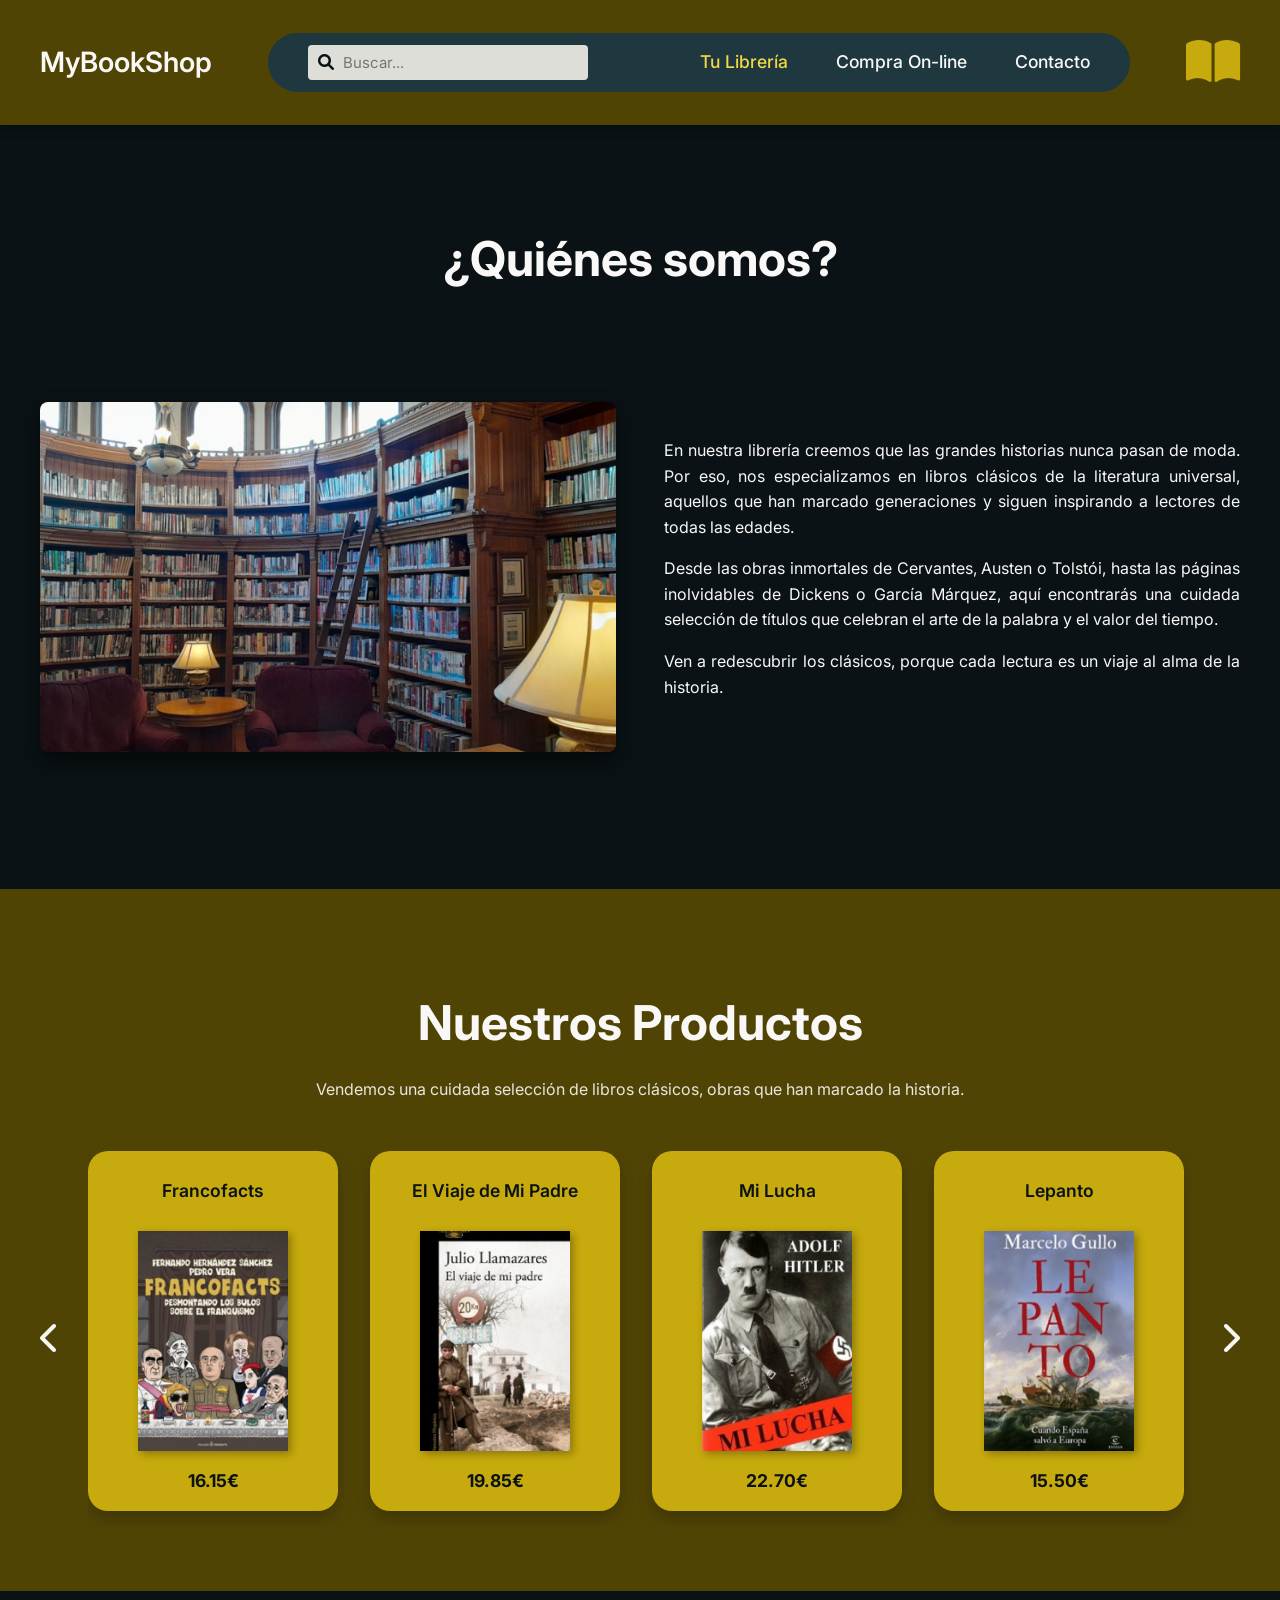
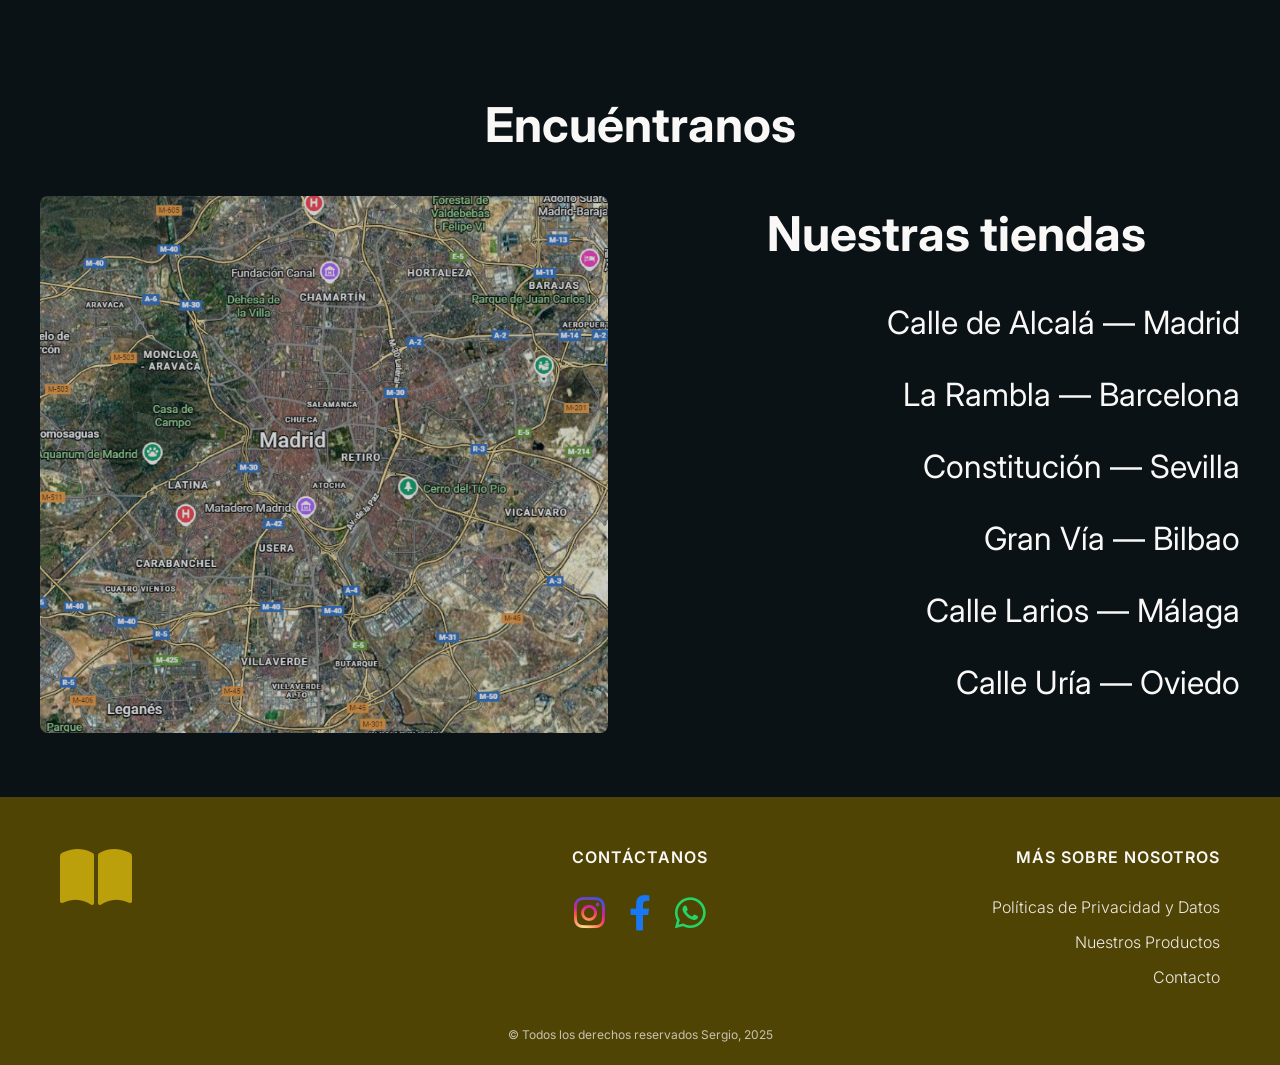
==== Libreria/index.html @ 5f35c5c2 "Convertir submódulo a carpeta normal" ====
<!DOCTYPE html>
<html lang="es">
  <head>
    <meta charset="UTF-8" />
    <meta name="viewport" content="width=device-width, initial-scale=1.0" />
    <title>MyBookShop - Inicio</title>

    <link rel="stylesheet" href="style.css" />

    <link rel="preconnect" href="https://fonts.googleapis.com" />
    <link rel="preconnect" href="https://fonts.gstatic.com" crossorigin />
    <link
      href="https://fonts.googleapis.com/css2?family=Inter:wght@400;500;600;700&family=Roboto:wght@800&display=swap"
      rel="stylesheet"
    />

    <link
      rel="stylesheet"
      href="https://cdnjs.cloudflare.com/ajax/libs/font-awesome/6.0.0/css/all.min.css"
    />
  </head>
  <body>
    <header class="main-header">
      <div class="container header-container">
        <div class="logo">
          <h1><a href="index.html">MyBookShop</a><h1>
        </div>

        <nav class="main-nav">
          <form action="#" class="search-form">
            <i class="fa-solid fa-magnifying-glass"></i>
            <input type="text" placeholder="Buscar..." name="search" />
          </form>

          <ul class="nav-links">
            <li><a href="index.html" class="active">Tu Librería</a></li>
            <li><a href="tienda.html">Compra On-line</a></li>
            <li><a href="#">Contacto</a></li>
          </ul>
        </nav>

        <div class="header-icon">
          <i class="fa-solid fa-book-open"></i>
        </div>
      </div>
    </header>

    <main>
      <section class="section-about">
        <div class="container">
          <h2 class="section-title">¿Quiénes somos?</h2>

          <div class="about-content">
            <article class="about-image">
              <img src="public/1.png" alt="Librería interior" />
            </article>

            <article class="about-text">
              <p>
                En nuestra librería creemos que las grandes historias nunca
                pasan de moda. Por eso, nos especializamos en libros clásicos de
                la literatura universal, aquellos que han marcado generaciones y
                siguen inspirando a lectores de todas las edades.
              </p>
              <p>
                Desde las obras inmortales de Cervantes, Austen o Tolstói, hasta
                las páginas inolvidables de Dickens o García Márquez, aquí
                encontrarás una cuidada selección de títulos que celebran el
                arte de la palabra y el valor del tiempo.
              </p>
              <p>
                Ven a redescubrir los clásicos, porque cada lectura es un viaje
                al alma de la historia.
              </p>
            </article>
          </div>
        </div>
      </section>

      <section class="section-products">
        <div class="container">
          <h2 class="section-title">Nuestros Productos</h2>
          <p class="section-subtitle">
            Vendemos una cuidada selección de libros clásicos, obras que han
            marcado la historia.
          </p>

          <div class="products-carousel-wrapper">
            <button class="scroll-btn left" id="scrollLeft">
              <i class="fa-solid fa-chevron-left"></i>
            </button>

            <div class="products-grid" id="productsContainer">
              <article class="product-card-index">
                <div class="card-top">
                  <h3>Francofacts</h3>
                </div>
                <div class="card-center">
                  <img src="public/6.png" alt="Francofacts" />
                </div>
                <div class="card-bottom">
                  <p class="price">16.15€</p>
                </div>
              </article>

              <article class="product-card-index">
                <div class="card-top">
                  <h3>El Viaje de Mi Padre</h3>
                </div>
                <div class="card-center">
                  <img src="public/4.png" alt="El Viaje" />
                </div>
                <div class="card-bottom">
                  <p class="price">19.85€</p>
                </div>
              </article>

              <article class="product-card-index">
                <div class="card-top">
                  <h3>Mi Lucha</h3>
                </div>
                <div class="card-center">
                  <img src="public/3.png" alt="Mi Lucha" />
                </div>
                <div class="card-bottom">
                  <p class="price">22.70€</p>
                </div>
              </article>

              <article class="product-card-index">
                <div class="card-top">
                  <h3>Lepanto</h3>
                </div>
                <div class="card-center">
                  <img src="public/5.png" alt="Lepanto" />
                </div>
                <div class="card-bottom">
                  <p class="price">15.50€</p>
                </div>
              </article>
              <article class="product-card-index">
                <div class="card-top">
                  <h3>Verdugos del 36</h3>
                </div>
                <div class="card-center">
                  <img src="public/9.png" alt="Verdugos del 36" />
                </div>
                <div class="card-bottom">
                  <p class="price">16.50€</p>
                </div>
              </article>
            </div>

            <button class="scroll-btn right" id="scrollRight">
              <i class="fa-solid fa-chevron-right"></i>
            </button>
          </div>
        </div>
      </section>

      <section class="section-location">
        <div class="container">
          <h2 class="section-title">Encuéntranos</h2>

          <div class="location-content">
            <article class="location-map">
              <img src="public/2.png" alt="Mapa" />
            </article>
            

            <article class="location-list">
              <h2>Nuestras tiendas</h2>
              <ul>
                <li><a href="https://www.google.com/maps/place/C.+Alcalá,+Madrid/@40.4202097,-3.6904367,17z/data=!3m1!4b1!4m6!3m5!1s0xd422f3f48cbf6a7:0xb7b3542e98264faf!8m2!3d40.4202097!4d-3.6878564!16s%2Fm%2F0568cp_?entry=ttu&g_ep=EgoyMDI2MDEwNi4wIKXMDSoASAFQAw%3D%3D">Calle de Alcalá — Madrid</a></li>
                <li><a href="https://www.google.com/maps/place/La+Rambla,+Barcelona/@41.3856087,2.1672363,17z/data=!3m1!4b1!4m6!3m5!1s0x12a4a258081714c9:0x24bef7ac8842bdc4!8m2!3d41.3856087!4d2.1698166!16zL20vMDNxODRr?entry=ttu&g_ep=EgoyMDI2MDEwNi4wIKXMDSoASAFQAw%3D%3D">La Rambla — Barcelona</a></li>
                <li><a href="https://www.google.com/maps/place/Av.+de+la+Constitución,+Casco+Antiguo,+Sevilla/@37.3853638,-5.9965748,17z/data=!3m1!4b1!4m6!3m5!1s0xd126c17566c287d:0xaaa3e2da037bcd7c!8m2!3d37.3853638!4d-5.9939945!16s%2Fg%2F120nf5yz?entry=ttu&g_ep=EgoyMDI2MDEwNi4wIKXMDSoASAFQAw%3D%3D">Constitución — Sevilla</a></li>
                <li><a href="https://www.google.com/maps/place/Diego+Lopez+Haroko+Kale+Nagusia,+Abando,+Bilbao,+Bizkaia/@43.2632828,-2.9387943,17z/data=!3m1!4b1!4m6!3m5!1s0xd4e4fd823d06835:0x7d9e9c929b6fe09c!8m2!3d43.2632828!4d-2.936214!16s%2Fm%2F04cy3z6?entry=ttu&g_ep=EgoyMDI2MDEwNi4wIKXMDSoASAFQAw%3D%3D">Gran Vía — Bilbao</a></li>
                <li><a href="https://www.google.com/maps/place/C.+Marqués+de+Larios,+Distrito+Centro,+Málaga/@36.7194687,-4.4241553,17z/data=!3m1!4b1!4m6!3m5!1s0xd72f795b1a4f35f:0xf3d44789b8b0e006!8m2!3d36.7194687!4d-4.421575!16s%2Fg%2F1239_749?entry=ttu&g_ep=EgoyMDI2MDEwNi4wIKXMDSoASAFQAw%3D%3D">Calle Larios — Málaga</a></li>
                <li><a href="https://www.google.com/maps/place/C.+Uría,+Oviedo,+Asturias/@43.3640393,-5.8539181,17z/data=!3m1!4b1!4m6!3m5!1s0xd368cfb5f60c34f:0x67d5209cc81633c9!8m2!3d43.3640393!4d-5.8513378!16s%2Fg%2F122r2pky?entry=ttu&g_ep=EgoyMDI2MDEwNi4wIKXMDSoASAFQAw%3D%3D">Calle Uría — Oviedo</a></li>
              </ul>
            </article>
          </div>
        </div>
      </section>
    </main>

    <footer class="main-footer">
      <div class="container footer-grid">
        <div class="footer-col col-logo">
          <i class="fa-solid fa-book-open footer-icon-large"></i>
        </div>

        <div class="footer-col col-contact">
          <h4>CONTÁCTANOS</h4>
          <div class="social-icons">
            <a href="#"><i class="fa-brands fa-instagram"></i></a>
            <a href="#"><i class="fa-brands fa-facebook-f"></i></a>
            <a href="#"><i class="fa-brands fa-whatsapp"></i></a>
          </div>
        </div>

        <div class="footer-col col-legal">
          <h4>MÁS SOBRE NOSOTROS</h4>
          <ul>
            <li><a href="#">Políticas de Privacidad y Datos</a></li>
            <li><a href="#">Nuestros Productos</a></li>
            <li><a href="#">Contacto</a></li>
          </ul>
          <p class="copyright">© Todos los derechos reservados Sergio, 2025</p>
        </div>
      </div>
    </footer>

    <script>
      const container = document.getElementById("productsContainer");
      const btnLeft = document.getElementById("scrollLeft");
      const btnRight = document.getElementById("scrollRight");

      if (container && btnLeft && btnRight) {
        btnRight.addEventListener("click", () => {
          container.scrollBy({ left: 300, behavior: "smooth" });
        });
        btnLeft.addEventListener("click", () => {
          container.scrollBy({ left: -300, behavior: "smooth" });
        });
      }
    </script>
  </body>
</html>
---- Libreria/style.css ----
/* =========================================
   1. VARIABLES FIGMA Y RESET
   ========================================= */
:root {
  /* --- COLORES --- */
  --primary-900: #282203;
  --primary-800: #504405;
  --primary-500: #c7aa0d;
  --primary-300: #f3d845;

  --secondary-900: #0a1215;
  --secondary-800: #142529;
  --secondary-700: #1f373e;
  --secondary-600: #294a52;
  --secondary-500: #335c67;

  --neutrals-50: #f9f8f7;
  --neutrals-200: #ebebe8;
  --neutrals-400: #deded9;

  /* --- FUENTES --- */
  --h1-font: "Roboto", sans-serif;
  --body-font: "Inter", sans-serif;

  --container-width: 1240px;
}

* {
  margin: 0;
  padding: 0;
  box-sizing: border-box;
}

body {
  font-family: var(--body-font);
  font-size: 16px;
  line-height: 1.6;
  background-color: var(--secondary-900);
  color: var(--neutrals-50);
}

.container {
  max-width: var(--container-width);
  margin: 0 auto;
  padding: 0 20px;
}

a {
  text-decoration: none;
  color: inherit;
  transition: 0.3s;
}
ul {
  list-style: none;
}
img {
  max-width: 100%;
  display: block;
}

/* Tipografía Básica */
h1 {
  font-family: var(--h1-font);
  font-weight: 800;
}
h2 {
  font-family: var(--body-font);
  font-weight: 700;
  font-size: 48px;
}
h3 {
  font-family: var(--body-font);
  font-weight: 600;
  font-size: 24px;
}

/* Títulos de Sección */
.section-title {
  text-align: center;
  margin-bottom: 1rem;
  padding-top: 2rem;
  color: var(--neutrals-50);
}

.section-subtitle {
  text-align: center;
  max-width: 800px;
  margin: 0 auto 3rem auto;
  opacity: 0.9;
}

/* =========================================
   2. CABECERA (HEADER)
   ========================================= */
.main-header {
  background-color: var(--primary-800);
  padding: 1.5rem 0;
  position: sticky;
  top: 0;
  z-index: 1000;
  box-shadow: 0 4px 10px rgba(0, 0, 0, 0.3);
}

.header-container {
  display: flex;
  align-items: center;
  justify-content: space-between;
}

.logo h1 {
  font-family: var(--body-font);
  font-size: 28px;
  font-weight: 600;
  white-space: nowrap;
  margin-right: 1rem;
}

/* Nav Cápsula */
.main-nav {
  display: flex;
  align-items: center;
  justify-content: space-between;
  background-color: var(--secondary-700);
  border-radius: 50px;
  padding: 12px 40px;
  flex-grow: 1;
  margin: 0 40px;
  max-width: 900px;
}

.search-form {
  position: relative;
  display: flex;
  align-items: center;
  width: 280px;
}

.search-form input {
  width: 100%;
  padding: 8px 15px 8px 35px;
  border-radius: 4px;
  border: none;
  outline: none;
  background-color: var(--neutrals-400);
  font-family: var(--body-font);
  font-size: 15px;
  color: var(--secondary-900);
}

.search-form i {
  position: absolute;
  left: 10px;
  color: var(--secondary-900);
  font-size: 1rem;
  pointer-events: none;
}

.nav-links {
  display: flex;
  gap: 3rem;
  margin-left: 2rem;
}

.nav-links a {
  font-weight: 500;
  font-size: 1.1rem;
  white-space: nowrap;
}
.nav-links a:hover,
.nav-links a.active {
  color: var(--primary-300);
}

.header-icon {
  font-size: 3rem;
  color: var(--primary-500);
  margin-left: 1rem;
}

/* =========================================
   3. PÁGINA INICIO (INDEX)
   ========================================= */

/* Sección Quiénes Somos */
.section-about {
  padding: 4rem 0;
  background-color: var(--secondary-900);
}

.about-content {
  display: grid;
  grid-template-columns: 1fr 1fr;
  gap: 3rem;
  align-items: center;
  margin-top: 2rem;
  height: 55vh;
}

.about-image img {
  width: 100%;
  height: 350px;
  object-fit: cover;
  border-radius: 8px;
  box-shadow: 0 10px 20px rgba(0, 0, 0, 0.5);
}

.about-text p {
  margin-bottom: 1rem;
  text-align: justify;
}

/* Sección Productos (Carrusel Index) */
.section-products {
  background-color: var(--primary-800);
  padding: 4rem 0;
}

.products-carousel-wrapper {
  position: relative;
  display: flex;
  align-items: center;
  padding: 0 3rem;
}

.scroll-btn {
  background: transparent;
  border: none;
  color: var(--neutrals-50);
  font-size: 2rem;
  cursor: pointer;
  position: absolute;
  z-index: 10;
}
.scroll-btn.left {
  left: 0;
}
.scroll-btn.right {
  right: 0;
}

.products-grid {
  display: flex;
  gap: 2rem;
  overflow-x: auto;
  scroll-behavior: smooth;
  padding-bottom: 1rem;
  scrollbar-width: none;
}
.products-grid::-webkit-scrollbar {
  display: none;
}

/* Tarjeta Index (Diseño Simple) */
.product-card-index {
  background-color: var(--primary-500);
  border-radius: 20px;
  min-width: 250px;
  width: 250px;
  padding: 1rem;
  color: var(--secondary-900);
  display: flex;
  flex-direction: column;
  align-items: center;
  box-shadow: 0 8px 15px rgba(0, 0, 0, 0.2);
  flex-shrink: 0;
}

.product-card-index .card-top h3 {
  font-size: 1.1rem;
  text-align: center;
  margin-bottom: 1rem;
  min-height: 3rem;
  display: flex;
  align-items: center;
  justify-content: center;
}

.product-card-index .card-center img {
  width: 150px;
  height: 220px;
  object-fit: cover;
  margin-bottom: 1rem;
  box-shadow: 3px 3px 8px rgba(0, 0, 0, 0.3);
}

.product-card-index .card-bottom .price {
  font-weight: 700;
  font-size: 1.1rem;
}

/* Sección Encuéntranos */
.section-location {
  background-color: var(--secondary-900);
  padding: 4rem 0;
}

.location-content {
  display: grid;
  grid-template-columns: 1fr 1fr;
  gap: 4rem;
  align-items: start;
  margin-top: 2rem;
}

.location-map img {
  width: 100%;
  height: auto;
  border-radius: 8px;
  opacity: 0.8;
}

.location-list h2 {
  text-align: center;
  margin-bottom: 1.5rem;
}
.location-list ul {
  text-align: right;
}
.location-list li {
  margin-bottom: 0.8rem;
  font-size: 2rem;
  padding-bottom: 0.5rem;
}

.location-list li:hover{
    color: var(--primary-300);
}

/* =========================================
   4. PÁGINA TIENDA (SHOP)
   ========================================= */
.shop-section {
  padding: 3rem 0;
  background-color: var(--secondary-900);
  min-height: 80vh;
}

.shop-layout {
  display: grid;
  grid-template-columns: 250px 1fr;
  gap: 3rem;
  align-items: start;
}

/* Filtros Sidebar */
.filters-title {
  font-size: 32px;
  text-align: center;
  margin-bottom: 1.5rem;
}

.filter-list {
  display: flex;
  flex-direction: column;
  gap: 0.06rem;
}

.filter-item {
  background-color: var(--primary-500);
  padding: 12px 15px;
  border: 1px solid var(--secondary-900);
  display: flex;
  align-items: center;
  gap: 12px;
  cursor: pointer;
  font-weight: 600;
  color: var(--neutrals-50);
  text-shadow: 1px 1px 1px rgba(0, 0, 0, 0.4);
  transition: transform 0.2s;
}
.filter-item:hover {
  transform: translateX(5px);
}
.filter-item .checkbox i {
  font-size: 1.1rem;
  color: var(--secondary-900);
  margin-top: 2px;
}

/* --- REJILLA Y TARJETAS TIENDA (CORREGIDAS) --- */
.products-grid-shop {
  display: grid;
  grid-template-columns: repeat(3, 1fr);
  gap: 30px;
  justify-items: center;
}

/* Tarjeta Tienda (314x386px) */
.shop-card {
  width: 314px;
  height: 386px;
  background-color: var(--primary-500);
  border-radius: 30px;
  padding: 20px 15px;
  display: flex;
  flex-direction: column;
  align-items: center;
  position: relative;
  overflow: hidden;
  box-shadow: 0 6px 12px rgba(0, 0, 0, 0.25);
  box-sizing: border-box;
}

/* Imagen */
.card-image-wrapper {
  width: 100%;
  height: 160px;
  display: flex;
  justify-content: center;
  align-items: center;
  margin-bottom: 15px;
  background-color: transparent;
}
.card-image-wrapper img {
  height: 100%;
  width: auto;
  max-width: 140px;
  object-fit: contain;
  box-shadow: 2px 4px 8px rgba(0, 0, 0, 0.3);
}

/* Contenido Superior (Título y Descripción) */
.card-content-top {
  width: 100%;
  flex-grow: 1;
  display: flex;
  flex-direction: column;
  align-items: center;
}

.card-content-top h3 {
  font-family: var(--body-font);
  font-size: 1.25rem;
  font-weight: 600;
  color: var(--secondary-900);
  text-align: center;
  margin-bottom: 8px;
  line-height: 1.2;
}

.card-content-top .desc {
  font-family: var(--body-font);
  font-size: 0.9rem;
  color: var(--secondary-800);
  text-align: center;
  line-height: 1.4;
  padding: 0 5px;
}

/* Contenido Inferior (Precio y Botones) */
.card-content-bottom {
  width: 100%;
  margin-top: auto;
}

.card-content-bottom .price {
  font-family: var(--body-font);
  font-weight: 700;
  font-size: 1.3rem;
  color: var(--secondary-600);
  padding-left: 5px;
  margin-bottom: 5px;
  text-align: left;
}

.card-buttons {
  display: flex;
  gap: 30px;
  width: 100%;
}

.btn-shop {
  flex: 1;
  padding: 8px 0;
  border: none;
  border-radius: 6px;
  background-color: var(--secondary-600);
  color: var(--neutrals-50);
  font-family: var(--body-font);
  font-weight: 600;
  font-size: 0.85rem;
  cursor: pointer;
  transition: background 0.2s;
}
.btn-shop:hover {
  background-color: var(--secondary-500);
}

/* Cinta Oferta */
.ribbon {
  position: absolute;
  top: 0;
  left: 0;
  width: 120px;
  height: 120px;
  overflow: hidden;
  z-index: 10;
}
.ribbon span {
  position: absolute;
  display: block;
  width: 180px;
  padding: 5px 0;
  background-color: var(--secondary-600);
  box-shadow: 0 5px 10px rgba(0, 0, 0, 0.1);
  color: var(--primary-500);
  font-size: 12px;
  font-weight: 700;
  text-transform: uppercase;
  text-align: center;
  left: -40px;
  top: 25px;
  transform: rotate(-45deg);
}

/* =========================================
   5. FOOTER
   ========================================= */
.main-footer {
  background-color: var(--primary-800);
  padding: 3rem 0 4rem 0;
  position: relative;
}

.footer-grid {
  display: grid;
  grid-template-columns: 1fr 1fr 1fr;
  align-items: flex-start;
}

.col-logo {
  display: flex;
  padding-left: 20px;
}
.footer-icon-large {
  font-size: 4rem;
  color: var(--primary-500);
  opacity: 0.9;
}

.col-contact {
  text-align: center;
}

.col-contact h4,
.col-legal h4 {
  font-weight: 600;
  margin-bottom: 1.5rem;
  text-transform: uppercase;
  letter-spacing: 1px;
  font-size: 1rem;
}

.social-icons {
  display: flex;
  justify-content: center;
  gap: 1.5rem;
}
.social-icons a i {
  font-size: 2.2rem;
}

.fa-instagram {
  background: radial-gradient(
    circle at 30% 107%,
    #fdf497 0%,
    #fdf497 5%,
    #fd5949 45%,
    #d6249f 60%,
    #285aeb 90%
  );
  -webkit-background-clip: text;
  -webkit-text-fill-color: transparent;
}
.fa-facebook-f {
  color: #1877f2;
}
.fa-whatsapp {
  color: #25d366;
}

.col-legal {
  text-align: right;
  padding-right: 20px;
}
.col-legal ul li {
  margin-bottom: 0.6rem;
}
.col-legal ul li a {
  color: var(--neutrals-200);
  font-weight: 300;
}
.col-legal ul li a:hover {
  color: var(--neutrals-50);
  text-decoration: underline;
}

.copyright {
  position: absolute;
  bottom: 20px;
  left: 0;
  width: 100%;
  text-align: center;
  font-size: 12px;
  opacity: 0.7;
}

/* =========================================
   6. ESTILOS PÁGINA VISTA (vista.html)
   ========================================= */

.view-section {
  background-color: var(--secondary-900);
  padding: 3rem 0 5rem 0;
  min-height: 80vh;
}

/* Botón Volver */
.back-button-container {
  margin-bottom: 2rem;
}

.btn-back {
  display: inline-block;
  background-color: var(--primary-500);
  color: var(--secondary-900);
  padding: 10px 40px;
  border-radius: 50px;
  font-family: var(--body-font);
  font-weight: 700;
  font-size: 1rem;
  transition: background 0.3s;
  text-decoration: none;
}

.btn-back:hover {
  background-color: var(--primary-400);
}

/* Grid Principal (Imagen - Texto) */
.product-detail-grid {
  display: grid;
  grid-template-columns: 1fr 1fr;
  gap: 4rem;
  align-items: center;
}

/* Columna Imagen */
.detail-image {
  display: flex;
  justify-content: center;
  width: 100%;
}

.detail-image img {
  width: 100%;
  max-width: 450px;
  height: auto;
  object-fit: cover;
  border-radius: 8px;
  box-shadow: 0 10px 30px rgba(0, 0, 0, 0.5);
}

/* Columna Texto */
.detail-info {
  text-align: right;
  text-align: center;
  color: var(--neutrals-50);
  display: flex;
  flex-direction: column;
  justify-content: center;
}

.detail-title {
  font-family: var(--h1-font);
  font-weight: 800;
  font-size: 3.5rem;
  line-height: 1.1;
  margin-bottom: 2rem;
  color: #ffffff;
}

.detail-description {
  font-family: var(--body-font);
  font-size: 1.2rem;
  line-height: 1.6;
  max-width: 600px;
  margin: 0 auto;
  font-weight: 500;
}
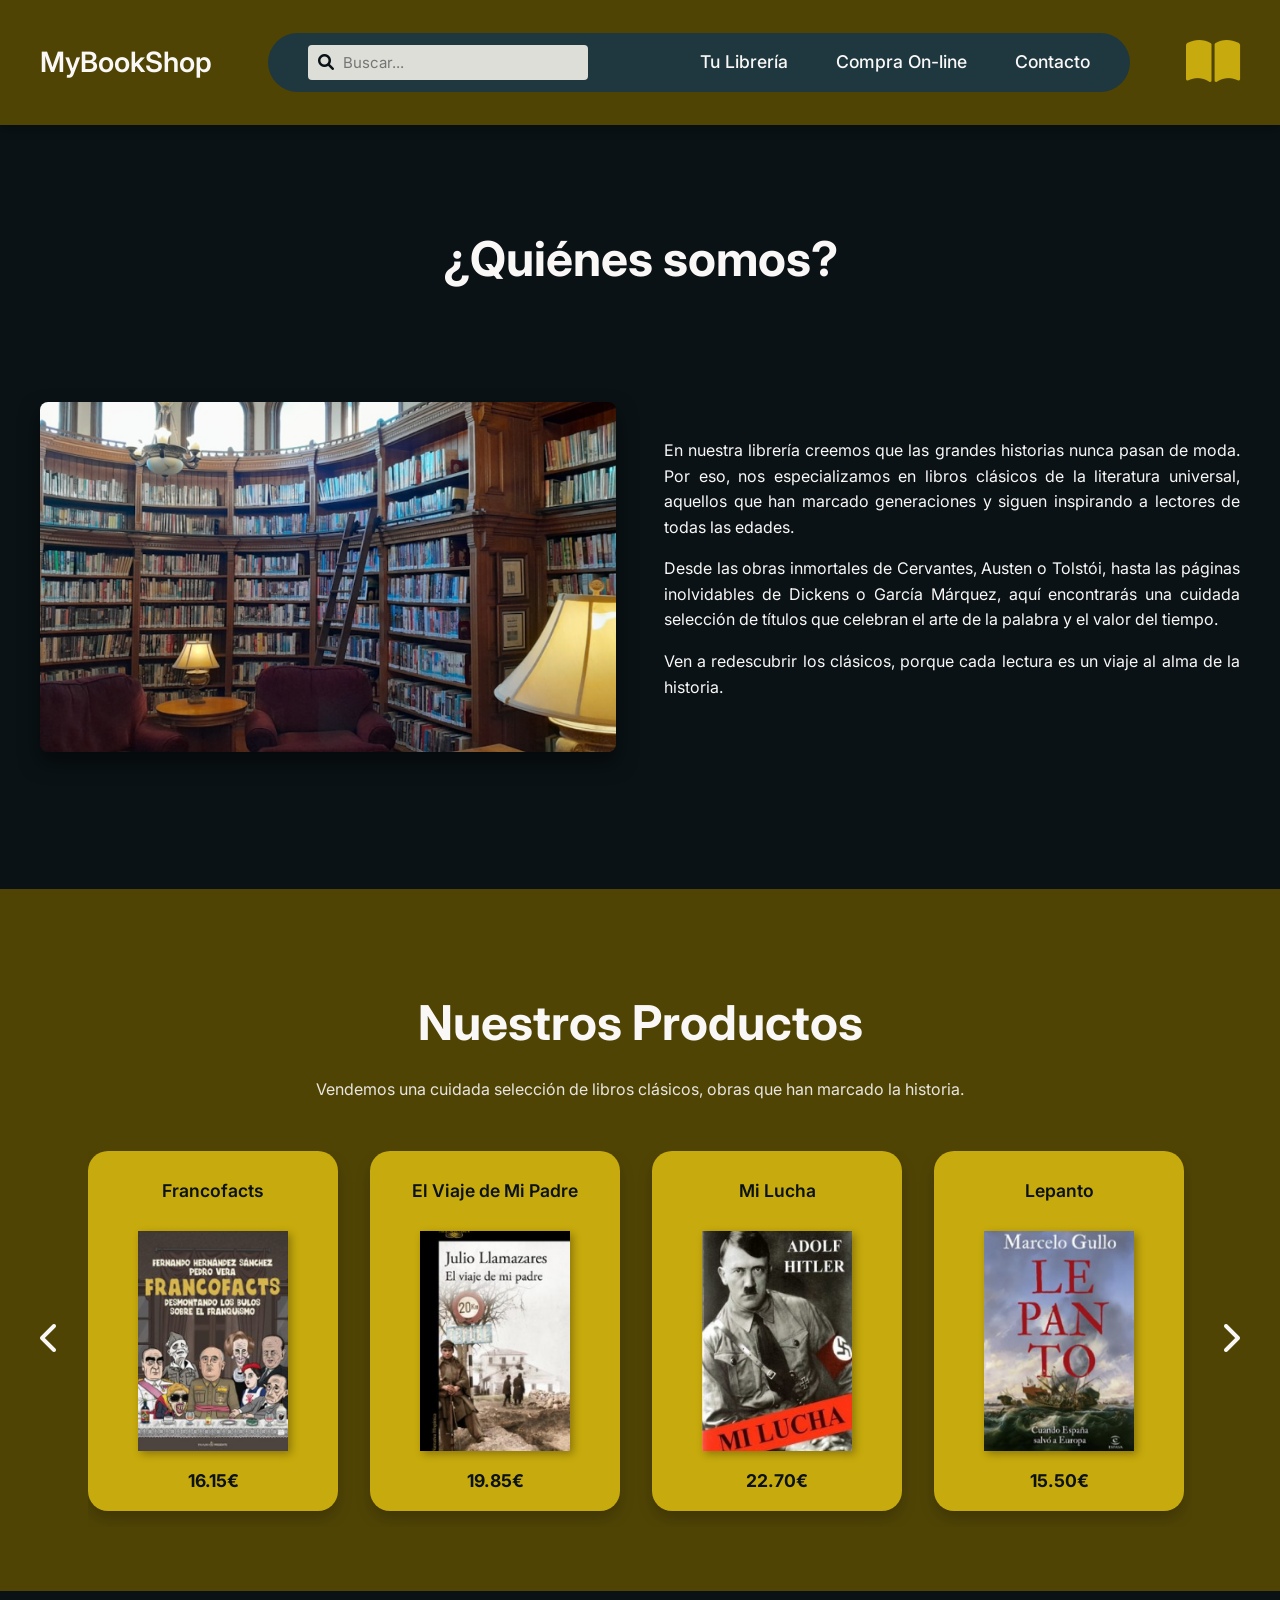
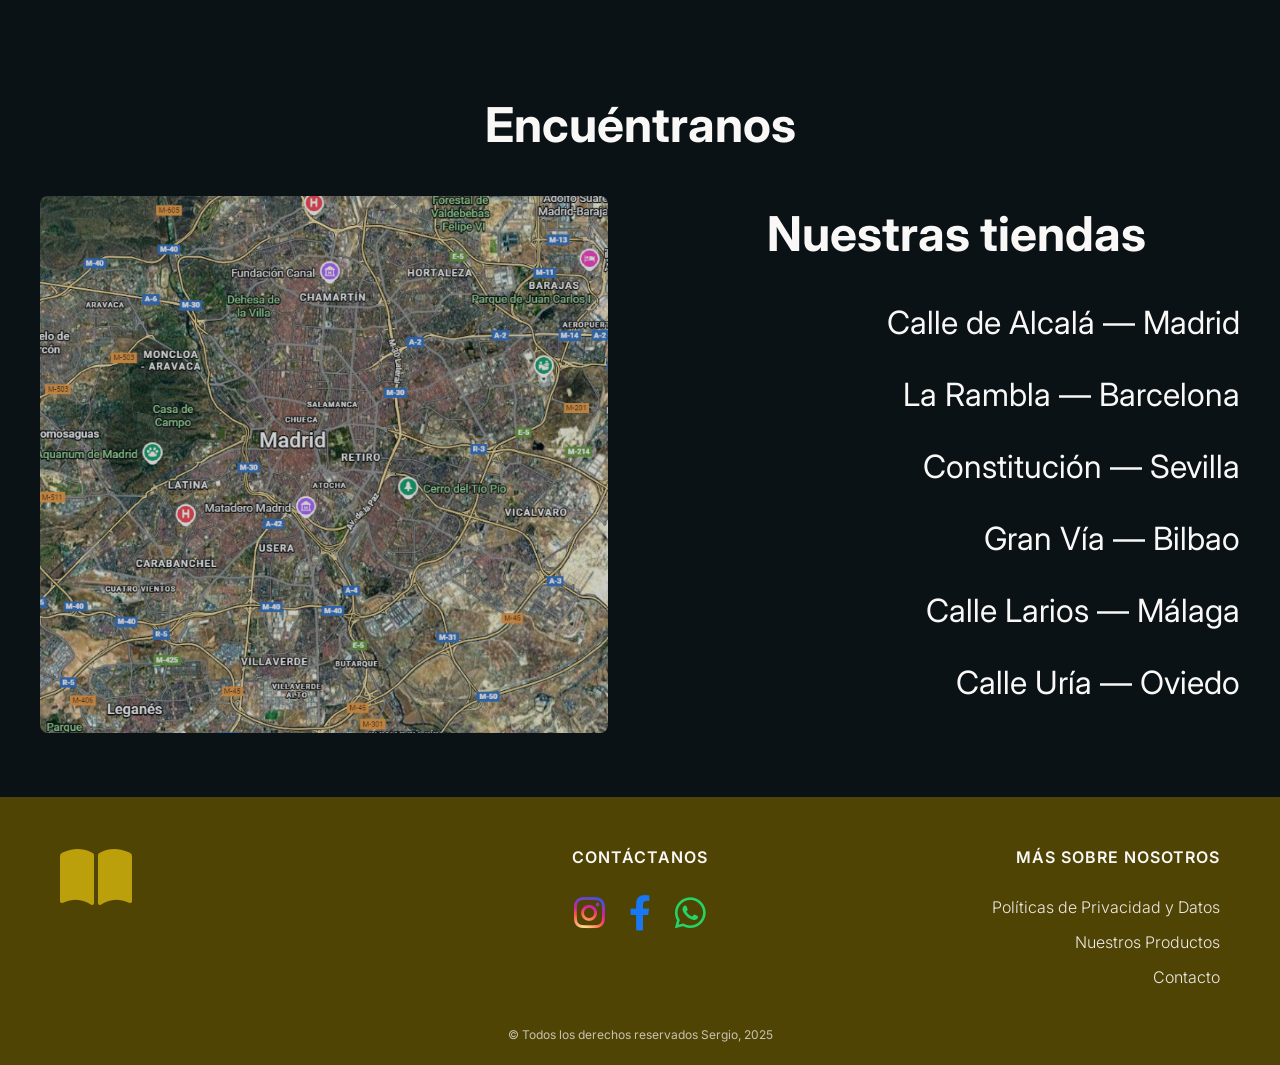
==== commit 79c6dff4: "added styles with media queries" ====
--- a/Libreria/index.html
+++ b/Libreria/index.html
@@ -18,6 +18,7 @@
       rel="stylesheet"
       href="https://cdnjs.cloudflare.com/ajax/libs/font-awesome/6.0.0/css/all.min.css"
     />
+    
   </head>
   <body>
     <header class="main-header">
@@ -27,13 +28,17 @@
         </div>
 
         <nav class="main-nav">
+          <button class="menu-toggle" id="mobile-menu">
+            <i class="fa-solid fa-bars"></i>
+          </button>
+
           <form action="#" class="search-form">
             <i class="fa-solid fa-magnifying-glass"></i>
             <input type="text" placeholder="Buscar..." name="search" />
           </form>
 
-          <ul class="nav-links">
-            <li><a href="index.html" class="active">Tu Librería</a></li>
+          <ul class="nav-links" id="nav-list">
+            <li><a href="index.html">Tu Librería</a></li>
             <li><a href="tienda.html">Compra On-line</a></li>
             <li><a href="#">Contacto</a></li>
           </ul>
@@ -166,7 +171,7 @@
             <article class="location-map">
               <img src="public/2.png" alt="Mapa" />
             </article>
-            
+
 
             <article class="location-list">
               <h2>Nuestras tiendas</h2>
@@ -212,18 +217,59 @@
     </footer>
 
     <script>
-      const container = document.getElementById("productsContainer");
-      const btnLeft = document.getElementById("scrollLeft");
-      const btnRight = document.getElementById("scrollRight");
-
-      if (container && btnLeft && btnRight) {
-        btnRight.addEventListener("click", () => {
-          container.scrollBy({ left: 300, behavior: "smooth" });
-        });
-        btnLeft.addEventListener("click", () => {
-          container.scrollBy({ left: -300, behavior: "smooth" });
-        });
-      }
-    </script>
+    const container = document.getElementById("productsContainer");
+    const btnLeft = document.getElementById("scrollLeft");
+    const btnRight = document.getElementById("scrollRight");
+
+    if (container && btnLeft && btnRight) {
+    btnRight.addEventListener("click", () => {
+        container.scrollBy({ left: 300, behavior: "smooth" });
+    });
+    btnLeft.addEventListener("click", () => {
+        container.scrollBy({ left: -300, behavior: "smooth" });
+    });
+    }
+
+    const menuBtn = document.getElementById("mobile-menu");
+    const navList = document.getElementById("nav-list");
+
+    if (menuBtn && navList) {
+    menuBtn.addEventListener("click", () => {
+        navList.classList.toggle("active");
+    });
+    }
+
+    let isDown = false;
+    let startX;
+    let scrollLeft;
+
+    if (container) {
+    container.addEventListener('mousedown', (e) => {
+        isDown = true;
+        container.classList.add('active');
+        startX = e.pageX - container.offsetLeft;
+        scrollLeft = container.scrollLeft;
+    });
+
+    container.addEventListener('mouseleave', () => {
+        isDown = false;
+        container.classList.remove('active');
+    });
+
+    container.addEventListener('mouseup', () => {
+        isDown = false;
+        container.classList.remove('active');
+    });
+
+    container.addEventListener('mousemove', (e) => {
+        if (!isDown) return;
+        e.preventDefault();
+        
+        const x = e.pageX - container.offsetLeft;
+        const walk = (x - startX) * 2;
+        container.scrollLeft = scrollLeft - walk;
+    });
+    }
+</script>
   </body>
 </html>
--- a/Libreria/style.css
+++ b/Libreria/style.css
@@ -1,6 +1,3 @@
-/* =========================================
-   1. VARIABLES FIGMA Y RESET
-   ========================================= */
 :root {
   /* --- COLORES --- */
   --primary-900: #282203;
@@ -245,9 +242,17 @@
   scroll-behavior: smooth;
   padding-bottom: 1rem;
   scrollbar-width: none;
+  cursor: grab;
+  user-select: none;
 }
 .products-grid::-webkit-scrollbar {
   display: none;
+}
+
+.products-grid.active {
+  cursor: grabbing;
+  cursor: -webkit-grabbing;
+  transform: scale(1);
 }
 
 /* Tarjeta Index (Diseño Simple) */
@@ -322,8 +327,8 @@
   padding-bottom: 0.5rem;
 }
 
-.location-list li:hover{
-    color: var(--primary-300);
+.location-list li:hover {
+  color: var(--primary-300);
 }
 
 /* =========================================
@@ -342,7 +347,6 @@
   align-items: start;
 }
 
-/* Filtros Sidebar */
 .filters-title {
   font-size: 32px;
   text-align: center;
@@ -377,7 +381,6 @@
   margin-top: 2px;
 }
 
-/* --- REJILLA Y TARJETAS TIENDA (CORREGIDAS) --- */
 .products-grid-shop {
   display: grid;
   grid-template-columns: repeat(3, 1fr);
@@ -385,7 +388,6 @@
   justify-items: center;
 }
 
-/* Tarjeta Tienda (314x386px) */
 .shop-card {
   width: 314px;
   height: 386px;
@@ -401,7 +403,6 @@
   box-sizing: border-box;
 }
 
-/* Imagen */
 .card-image-wrapper {
   width: 100%;
   height: 160px;
@@ -419,7 +420,6 @@
   box-shadow: 2px 4px 8px rgba(0, 0, 0, 0.3);
 }
 
-/* Contenido Superior (Título y Descripción) */
 .card-content-top {
   width: 100%;
   flex-grow: 1;
@@ -447,7 +447,6 @@
   padding: 0 5px;
 }
 
-/* Contenido Inferior (Precio y Botones) */
 .card-content-bottom {
   width: 100%;
   margin-top: auto;
@@ -486,7 +485,6 @@
   background-color: var(--secondary-500);
 }
 
-/* Cinta Oferta */
 .ribbon {
   position: absolute;
   top: 0;
@@ -637,7 +635,6 @@
   background-color: var(--primary-400);
 }
 
-/* Grid Principal (Imagen - Texto) */
 .product-detail-grid {
   display: grid;
   grid-template-columns: 1fr 1fr;
@@ -645,7 +642,6 @@
   align-items: center;
 }
 
-/* Columna Imagen */
 .detail-image {
   display: flex;
   justify-content: center;
@@ -661,9 +657,7 @@
   box-shadow: 0 10px 30px rgba(0, 0, 0, 0.5);
 }
 
-/* Columna Texto */
 .detail-info {
-  text-align: right;
   text-align: center;
   color: var(--neutrals-50);
   display: flex;
@@ -688,3 +682,164 @@
   margin: 0 auto;
   font-weight: 500;
 }
+
+/* =========================================
+   7. MEDIA QUERIES
+   ========================================= */
+.menu-toggle {
+  display: none;
+  background: none;
+  border: none;
+  font-size: 1.5rem;
+  color: var(--neutrals-50);
+  cursor: pointer;
+}
+
+@media screen and (max-width: 1024px) {
+  .header-container {
+    flex-wrap: wrap;
+  }
+  .main-nav {
+    order: 3;
+    width: 100%;
+    margin-top: 1rem;
+    border-radius: 10px;
+    display: flex;
+    flex-wrap: wrap;
+    justify-content: center;
+    padding: 10px;
+  }
+  .nav-links {
+    display: flex;
+    gap: 2rem;
+    width: 100%;
+    justify-content: center;
+    order: 1;
+    margin: 0 0 1rem 0;
+  }
+  .search-form {
+    order: 2;
+    width: 60%;
+  }
+
+  .shop-layout {
+    grid-template-columns: 1fr;
+  }
+  .filters-sidebar {
+    width: 100%;
+    margin-bottom: 2rem;
+    border-bottom: 2px solid var(--primary-500);
+    padding-bottom: 1rem;
+  }
+  .filter-list {
+    flex-direction: row;
+    flex-wrap: wrap;
+    justify-content: center;
+    gap: 15px;
+  }
+
+  .products-grid-shop {
+    grid-template-columns: repeat(2, 1fr);
+  }
+
+  .footer-grid {
+    padding: 0 20px;
+    gap: 1rem;
+  }
+}
+
+@media screen and (max-width: 600px) {
+  .header-container {
+    flex-direction: column;
+    gap: 1rem;
+  }
+
+  .main-nav {
+    flex-direction: column;
+    align-items: flex-start;
+    padding: 15px;
+    width: 100%;
+    margin: 0;
+  }
+
+  .menu-toggle {
+    display: block;
+    margin-bottom: 1rem;
+  }
+
+  .nav-links {
+    display: none;
+    flex-direction: column;
+    width: 100%;
+    gap: 1rem;
+    text-align: center;
+    padding-top: 1rem;
+    border-top: 1px solid rgba(255, 255, 255, 0.1);
+  }
+
+  .nav-links.active {
+    display: flex;
+  }
+
+  .search-form {
+    width: 100%;
+    margin-top: 1rem;
+  }
+
+  .header-icon {
+    display: none;
+  }
+
+  .about-content {
+    grid-template-columns: 1fr;
+    height: auto;
+  }
+
+  .location-content {
+    grid-template-columns: 1fr;
+    gap: 2rem;
+  }
+
+  .shop-layout {
+    grid-template-columns: 1fr;
+  }
+
+  .products-grid-shop {
+    grid-template-columns: 1fr;
+  }
+
+  .product-detail-grid {
+    grid-template-columns: 1fr;
+    text-align: center;
+  }
+
+  .detail-info {
+    text-align: center;
+  }
+
+  .detail-title {
+    font-size: 2.5rem;
+  }
+
+  .footer-grid {
+    grid-template-columns: 1fr;
+    text-align: center;
+    gap: 2rem;
+  }
+
+  .col-logo,
+  .col-legal {
+    padding: 0;
+    justify-content: center;
+    text-align: center;
+  }
+
+  .col-legal ul {
+    text-align: center;
+  }
+
+  .copyright {
+    position: relative;
+    margin-top: 2rem;
+  }
+}
